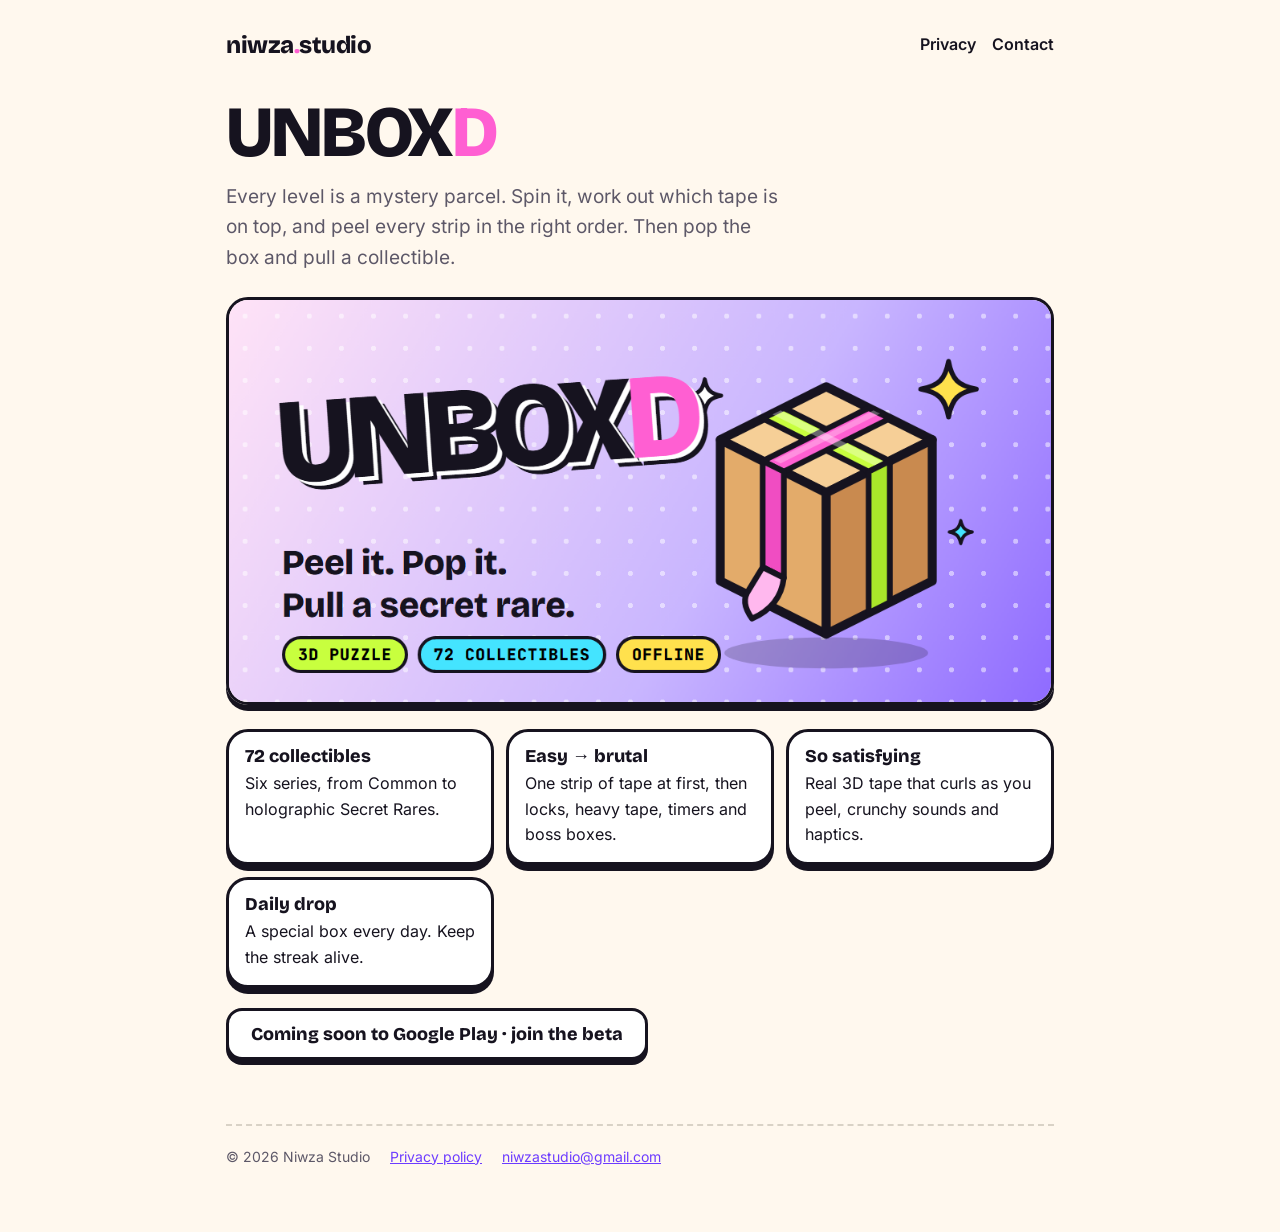
==== unboxd/index.html @ 85442408 "Add Niwza Studio website" ====
<!doctype html>
<html lang="en">
<head>
<meta charset="utf-8">
<meta name="viewport" content="width=device-width, initial-scale=1">
<title>UNBOXD · Niwza Studio</title>
<meta name="description" content="Peel the tape, open the box, pull a secret rare. A satisfying 3D unboxing puzzle for Android.">
<link rel="icon" href="../assets/unboxd-icon.png">
<link rel="stylesheet" href="../assets/site.css">
</head>
<body>
<main>
  <header class="top">
    <a class="logo" href="../">niwza<span>.</span>studio</a>
    <nav><a href="privacy/">Privacy</a><a href="mailto:niwzastudio@gmail.com">Contact</a></nav>
  </header>

  <h1>UNBOX<span style="color:var(--pink)">D</span></h1>
  <p class="lead">Every level is a mystery parcel. Spin it, work out which tape is on top, and peel every strip in the right order. Then pop the box and pull a collectible.</p>
  <img class="feature" src="../assets/unboxd-feature.png" alt="UNBOXD feature graphic" width="1024" height="500">

  <ul class="pills">
    <li class="sticker"><b>72 collectibles</b>Six series, from Common to holographic Secret Rares.</li>
    <li class="sticker"><b>Easy → brutal</b>One strip of tape at first, then locks, heavy tape, timers and boss boxes.</li>
    <li class="sticker"><b>So satisfying</b>Real 3D tape that curls as you peel, crunchy sounds and haptics.</li>
    <li class="sticker"><b>Daily drop</b>A special box every day. Keep the streak alive.</li>
  </ul>

  <a class="btn soon" href="mailto:niwzastudio@gmail.com?subject=UNBOXD%20beta">Coming soon to Google Play · join the beta</a>

  <footer>
    <span>© 2026 Niwza Studio</span>
    <a href="privacy/">Privacy policy</a>
    <a href="mailto:niwzastudio@gmail.com">niwzastudio@gmail.com</a>
  </footer>
</main>
</body>
</html>
---- assets/site.css ----
@font-face { font-family: 'Bricolage'; src: url('fonts/bricolage.woff2') format('woff2'); font-weight: 200 800; font-display: swap; }
@font-face { font-family: 'Inter'; src: url('fonts/inter.woff2') format('woff2'); font-weight: 100 900; font-display: swap; }

:root {
  --ink: #16131F;
  --paper: #FFF8EE;
  --card: #FFFFFF;
  --muted: #5d5868;
  --pink: #FF5FD2;
  --lime: #D4FF3D;
  --violet: #6D3CFF;
}
* { box-sizing: border-box; }
body { margin: 0; background: var(--paper); color: var(--ink); font: 16px/1.6 'Inter', system-ui, sans-serif; }
a { color: var(--violet); }
main { max-width: 860px; margin: 0 auto; padding: 32px 16px 64px; }

.top { display: flex; align-items: center; justify-content: space-between; gap: 12px; margin-bottom: 40px; }
.logo { font: 800 24px/1 'Bricolage', sans-serif; letter-spacing: -0.02em; color: var(--ink); text-decoration: none; }
.logo span { color: var(--pink); }
.top nav a { font-weight: 600; text-decoration: none; color: var(--ink); margin-left: 16px; }

h1 { font: 800 clamp(40px, 8vw, 72px)/0.95 'Bricolage', sans-serif; letter-spacing: -0.03em; margin: 0 0 16px; }
h1 em { font-style: normal; background: var(--lime); padding: 0 8px; border-radius: 12px; }
h2 { font: 800 28px/1.1 'Bricolage', sans-serif; margin: 48px 0 16px; }
.lead { font-size: 19px; color: var(--muted); max-width: 560px; margin: 0; }

.sticker { background: var(--card); border: 3px solid var(--ink); border-radius: 22px; box-shadow: 0 6px 0 var(--ink); }
.game { display: grid; grid-template-columns: 112px 1fr; gap: 20px; align-items: center; padding: 20px; text-decoration: none; color: inherit; transition: transform .15s; }
.game:hover { transform: translateY(-3px); }
.game img { width: 112px; height: 112px; border-radius: 24px; border: 3px solid var(--ink); }
.game h3 { font: 800 28px/1 'Bricolage', sans-serif; margin: 0 0 6px; }
.game p { margin: 0; color: var(--muted); }
.tag { display: inline-block; font-size: 13px; font-weight: 700; background: var(--lime); border: 2px solid var(--ink); border-radius: 999px; padding: 2px 10px; margin-top: 10px; }

.feature { width: 100%; height: auto; display: block; border-radius: 22px; border: 3px solid var(--ink); box-shadow: 0 6px 0 var(--ink); margin: 24px 0; }
.pills { list-style: none; padding: 0; margin: 0; display: grid; grid-template-columns: repeat(auto-fit, minmax(220px, 1fr)); gap: 12px; }
.pills li { padding: 14px 16px; }
.pills b { display: block; font: 800 18px/1.2 'Bricolage', sans-serif; margin-bottom: 4px; }
.btn { display: inline-block; font: 800 18px/1 'Bricolage', sans-serif; color: var(--ink); background: var(--lime); border: 3px solid var(--ink); border-radius: 16px; box-shadow: 0 5px 0 var(--ink); padding: 14px 22px; text-decoration: none; margin-top: 20px; }
.btn.soon { background: var(--card); }

footer { margin-top: 64px; padding-top: 20px; border-top: 2px dashed #d9d2c6; font-size: 14px; color: var(--muted); display: flex; flex-wrap: wrap; gap: 8px 20px; }

@media (max-width: 520px) {
  .game { grid-template-columns: 80px 1fr; gap: 14px; padding: 16px; }
  .game img { width: 80px; height: 80px; border-radius: 18px; }
  .game h3 { font-size: 22px; }
  .top nav a { margin-left: 10px; }
}
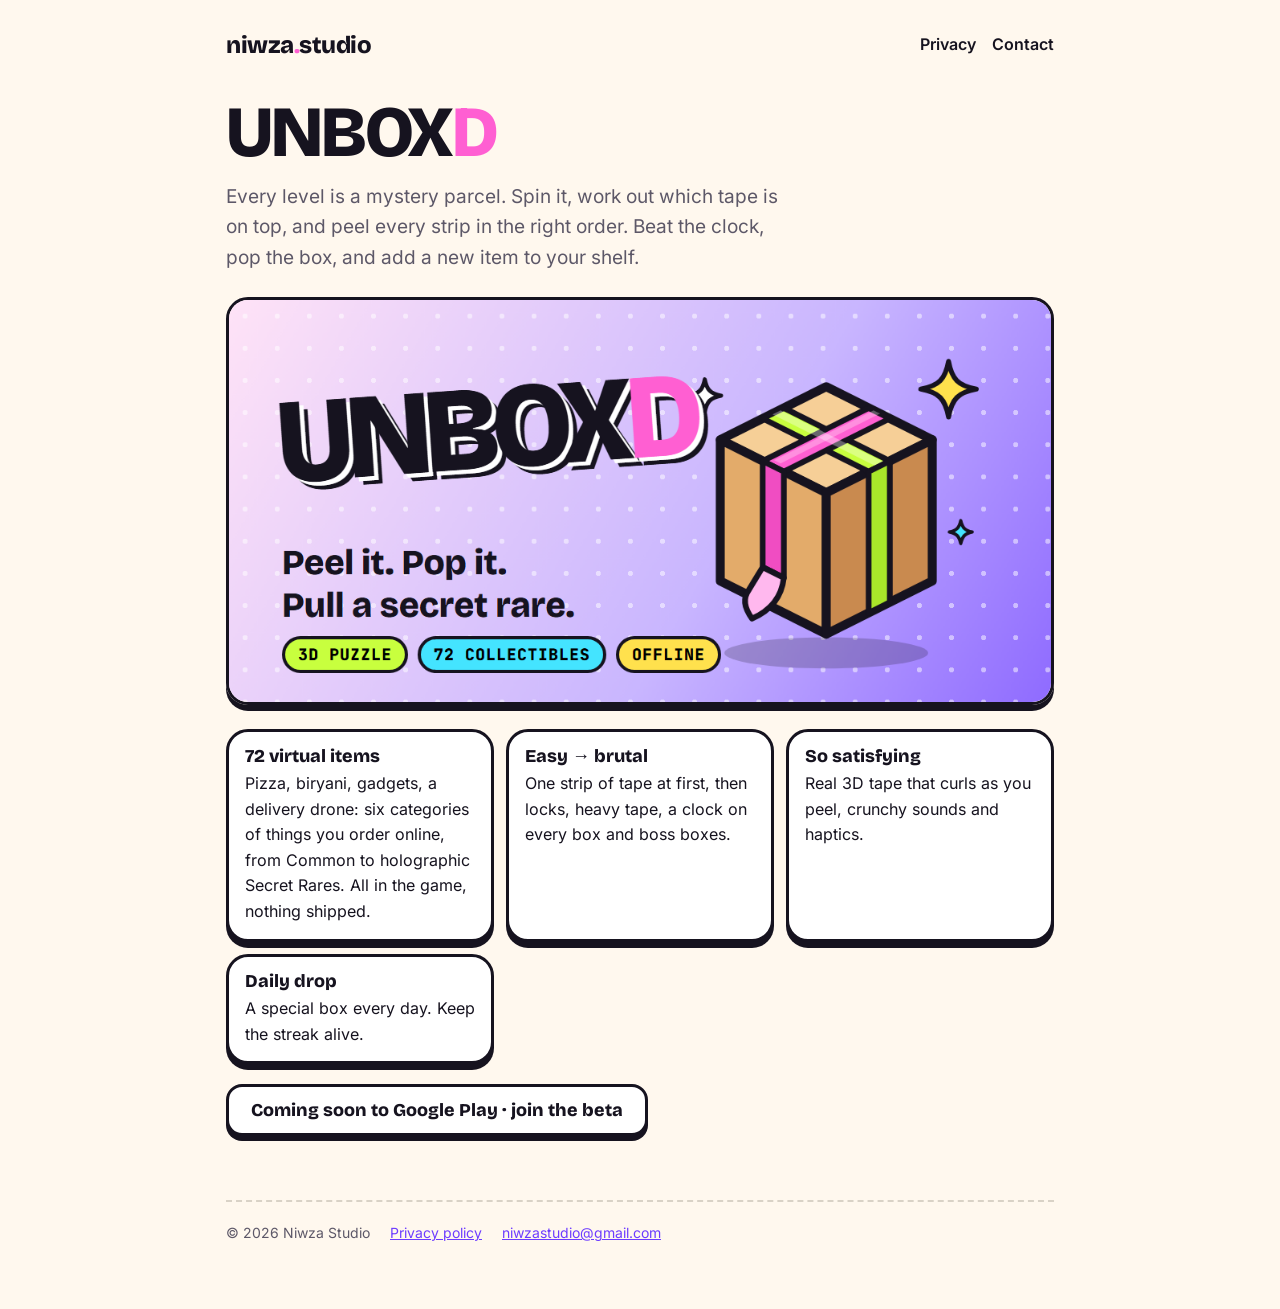
==== commit 3b8b2d66: "UNBOXD privacy v1.4 and landing page: new items and box clock Co-Authored-By: Claude Opus 5.5 <norep" ====
--- a/unboxd/index.html
+++ b/unboxd/index.html
@@ -16,12 +16,12 @@
   </header>
 
   <h1>UNBOX<span style="color:var(--pink)">D</span></h1>
-  <p class="lead">Every level is a mystery parcel. Spin it, work out which tape is on top, and peel every strip in the right order. Then pop the box and pull a collectible.</p>
+  <p class="lead">Every level is a mystery parcel. Spin it, work out which tape is on top, and peel every strip in the right order. Beat the clock, pop the box, and add a new item to your shelf.</p>
   <img class="feature" src="../assets/unboxd-feature.png" alt="UNBOXD feature graphic" width="1024" height="500">
 
   <ul class="pills">
-    <li class="sticker"><b>72 collectibles</b>Six series, from Common to holographic Secret Rares.</li>
-    <li class="sticker"><b>Easy → brutal</b>One strip of tape at first, then locks, heavy tape, timers and boss boxes.</li>
+    <li class="sticker"><b>72 virtual items</b>Pizza, biryani, gadgets, a delivery drone: six categories of things you order online, from Common to holographic Secret Rares. All in the game, nothing shipped.</li>
+    <li class="sticker"><b>Easy → brutal</b>One strip of tape at first, then locks, heavy tape, a clock on every box and boss boxes.</li>
     <li class="sticker"><b>So satisfying</b>Real 3D tape that curls as you peel, crunchy sounds and haptics.</li>
     <li class="sticker"><b>Daily drop</b>A special box every day. Keep the streak alive.</li>
   </ul>
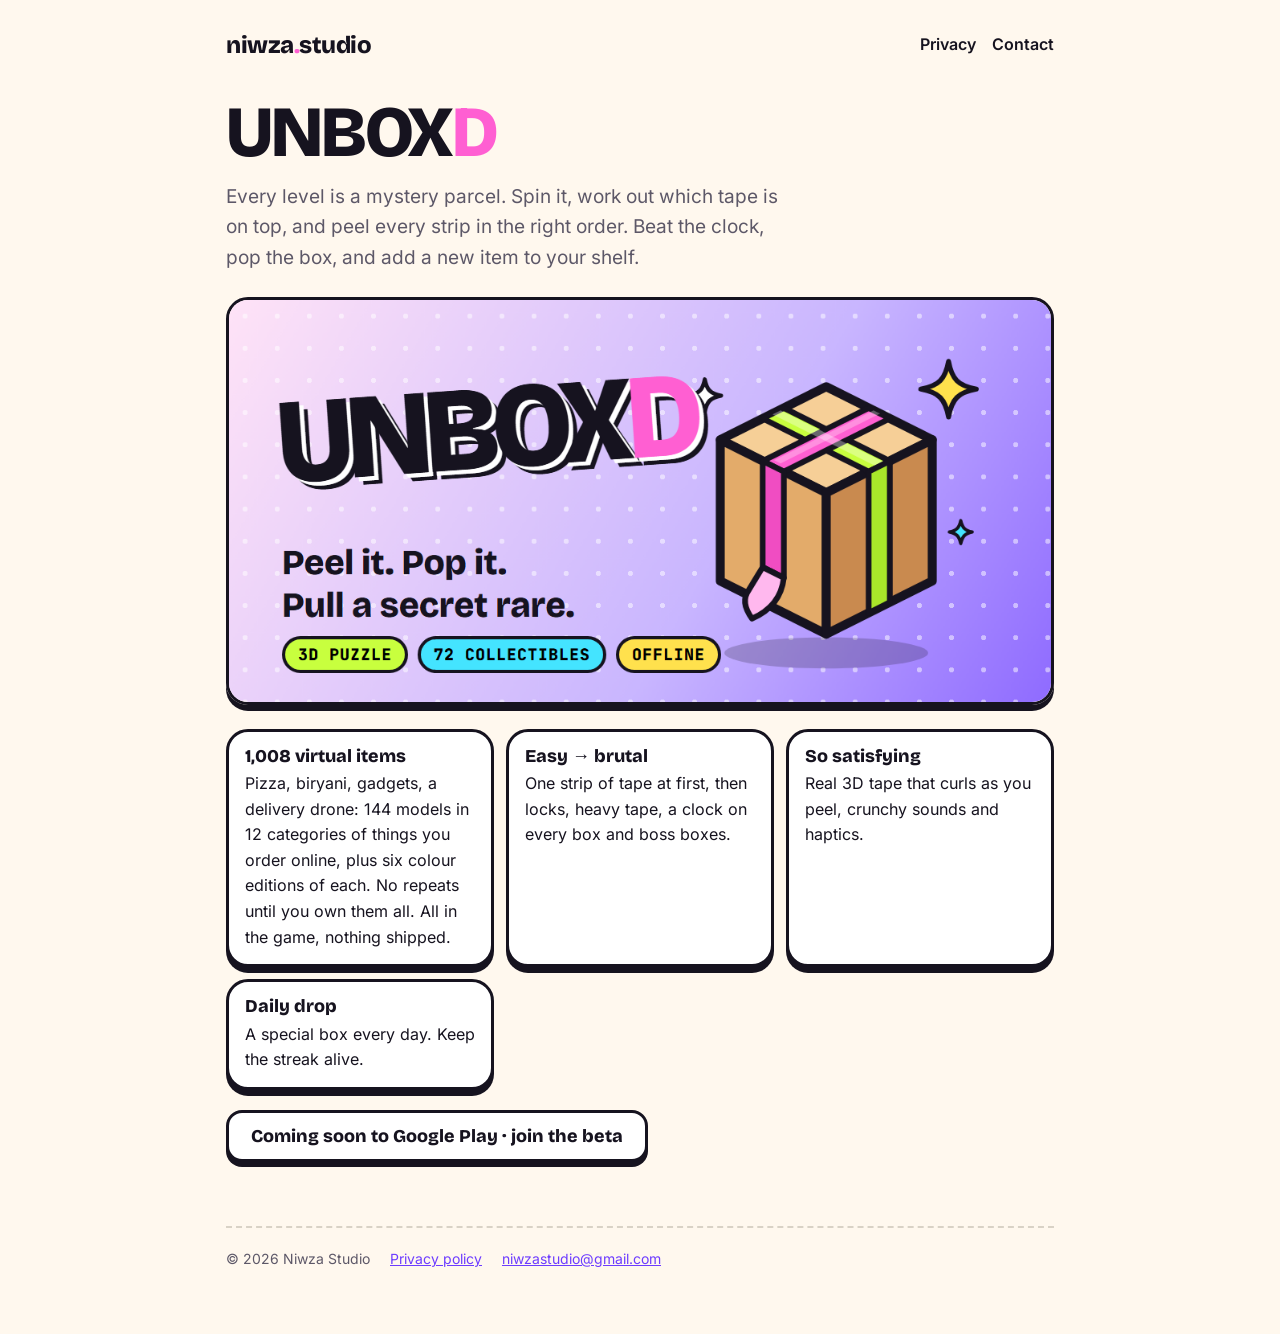
==== commit ff134103: "UNBOXD landing page: 1,008 items, no repeats Co-Authored-By: Claude Opus 5.5 <noreply@anthropic.com>" ====
--- a/unboxd/index.html
+++ b/unboxd/index.html
@@ -20,7 +20,7 @@
   <img class="feature" src="../assets/unboxd-feature.png" alt="UNBOXD feature graphic" width="1024" height="500">
 
   <ul class="pills">
-    <li class="sticker"><b>72 virtual items</b>Pizza, biryani, gadgets, a delivery drone: six categories of things you order online, from Common to holographic Secret Rares. All in the game, nothing shipped.</li>
+    <li class="sticker"><b>1,008 virtual items</b>Pizza, biryani, gadgets, a delivery drone: 144 models in 12 categories of things you order online, plus six colour editions of each. No repeats until you own them all. All in the game, nothing shipped.</li>
     <li class="sticker"><b>Easy → brutal</b>One strip of tape at first, then locks, heavy tape, a clock on every box and boss boxes.</li>
     <li class="sticker"><b>So satisfying</b>Real 3D tape that curls as you peel, crunchy sounds and haptics.</li>
     <li class="sticker"><b>Daily drop</b>A special box every day. Keep the streak alive.</li>
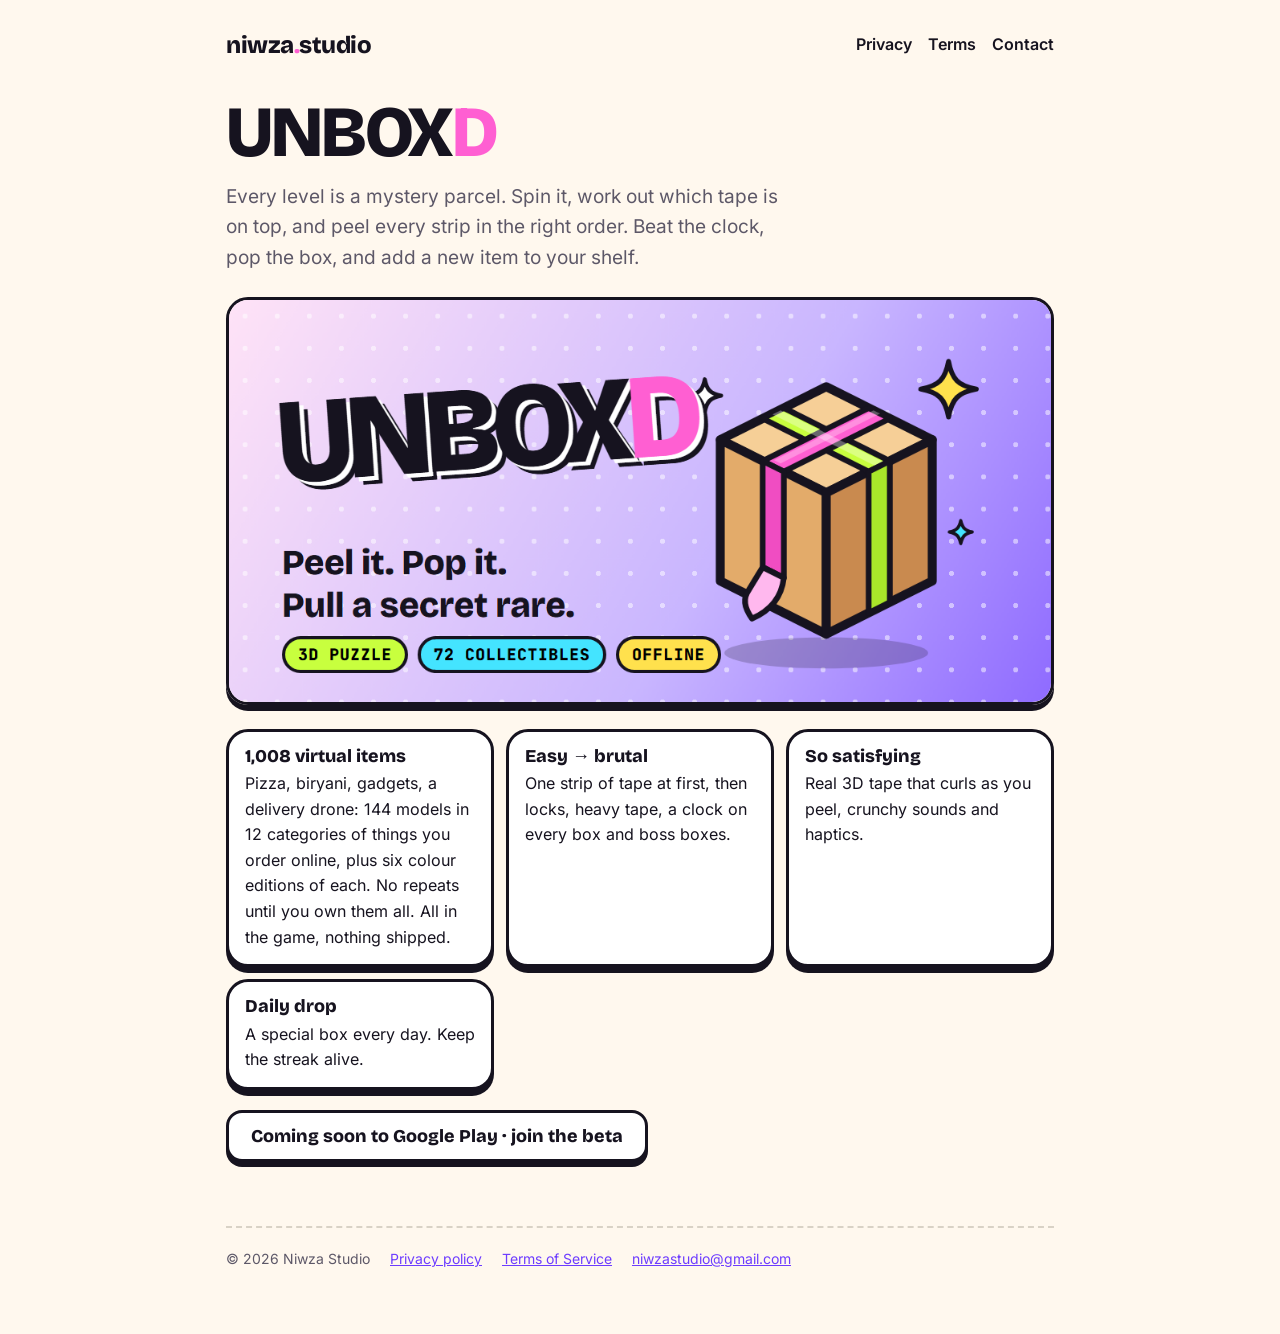
==== commit 27405644: "Add UNBOXD Terms of Service v1.0 and footer links Co-Authored-By: Claude Sonnet 5.5 <noreply@anthrop" ====
--- a/unboxd/index.html
+++ b/unboxd/index.html
@@ -4,7 +4,7 @@
 <meta charset="utf-8">
 <meta name="viewport" content="width=device-width, initial-scale=1">
 <title>UNBOXD · Niwza Studio</title>
-<meta name="description" content="Peel the tape, open the box, pull a secret rare. A satisfying 3D unboxing puzzle for Android.">
+<meta name="description" content="Peel the tape, beat the clock, open the box. A satisfying 3D unboxing puzzle for Android.">
 <link rel="icon" href="../assets/unboxd-icon.png">
 <link rel="stylesheet" href="../assets/site.css">
 </head>
@@ -12,7 +12,7 @@
 <main>
   <header class="top">
     <a class="logo" href="../">niwza<span>.</span>studio</a>
-    <nav><a href="privacy/">Privacy</a><a href="mailto:niwzastudio@gmail.com">Contact</a></nav>
+    <nav><a href="privacy/">Privacy</a><a href="terms/">Terms</a><a href="mailto:niwzastudio@gmail.com">Contact</a></nav>
   </header>
 
   <h1>UNBOX<span style="color:var(--pink)">D</span></h1>
@@ -31,6 +31,7 @@
   <footer>
     <span>© 2026 Niwza Studio</span>
     <a href="privacy/">Privacy policy</a>
+    <a href="terms/">Terms of Service</a>
     <a href="mailto:niwzastudio@gmail.com">niwzastudio@gmail.com</a>
   </footer>
 </main>
